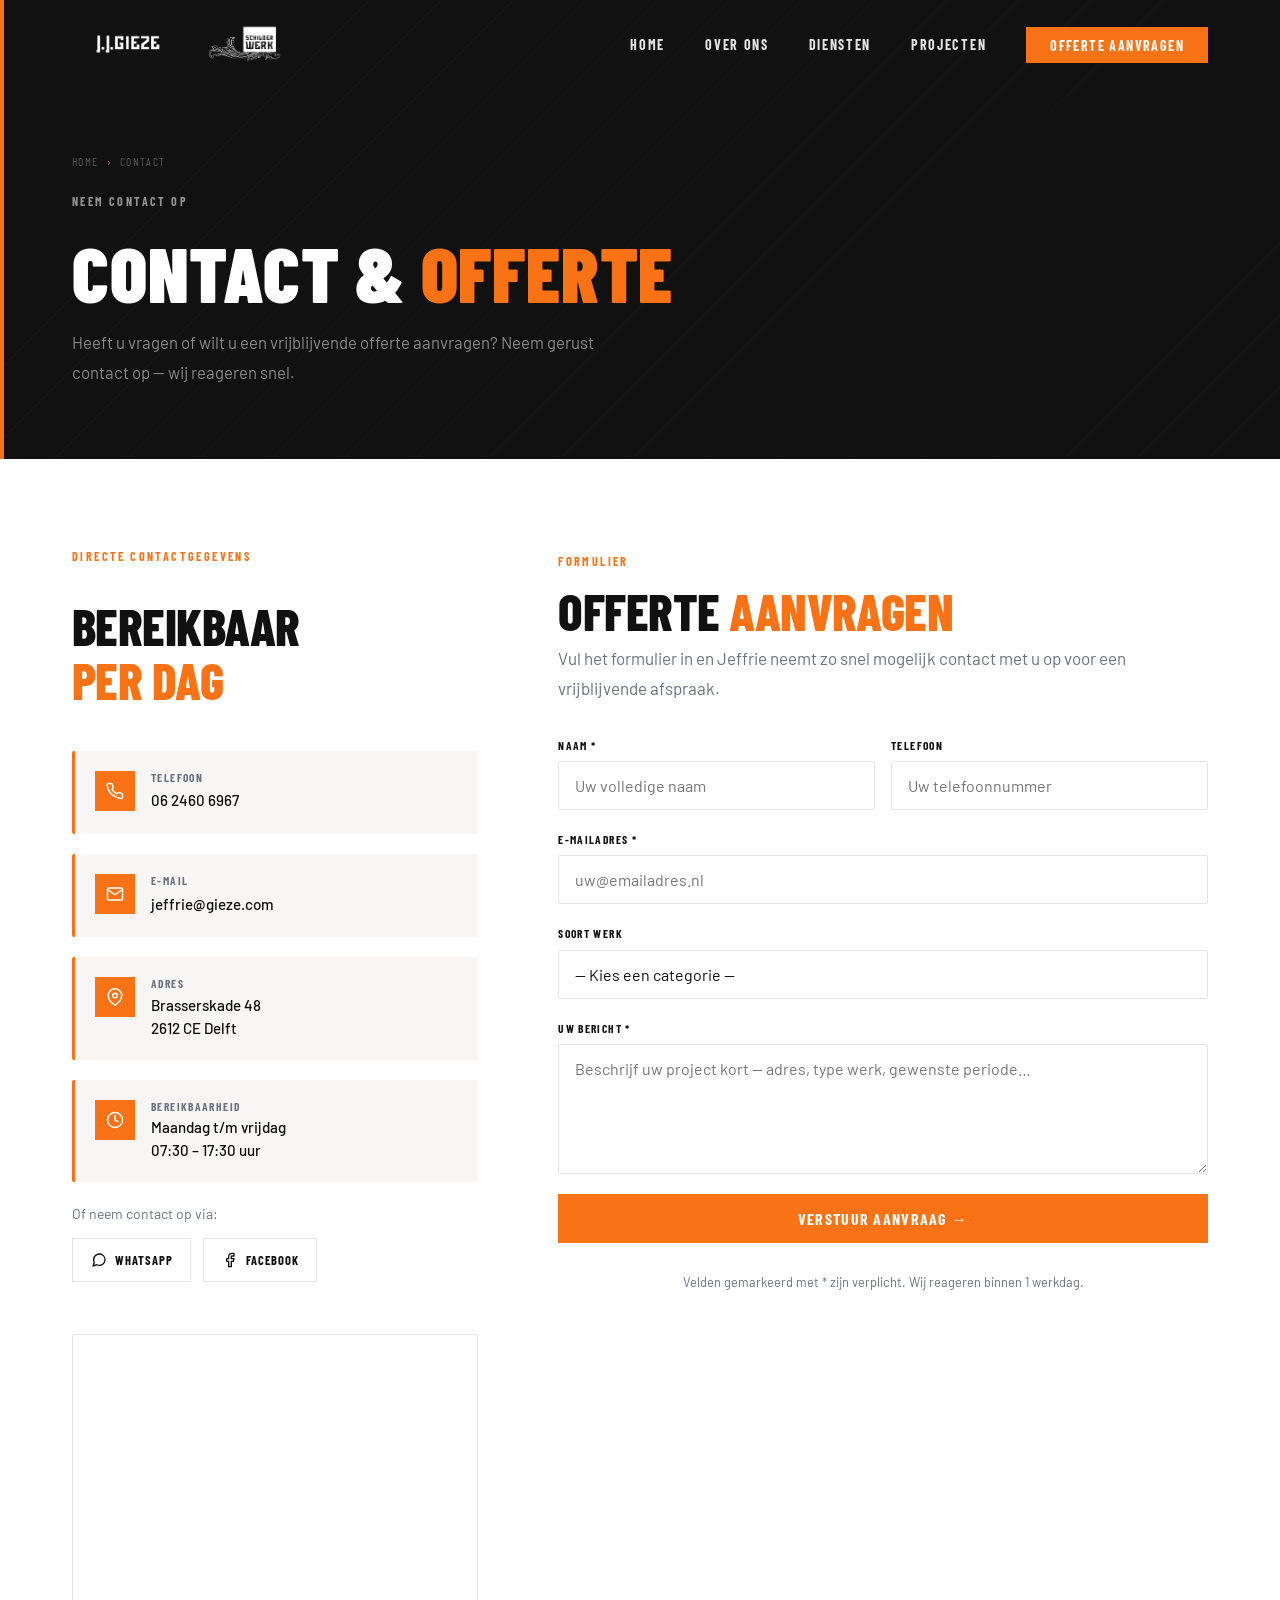
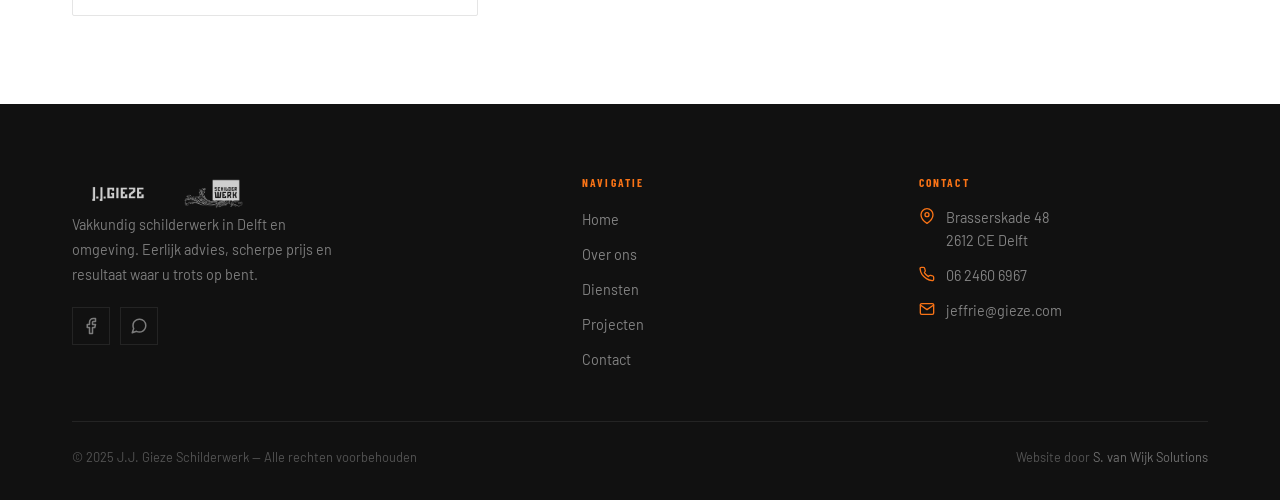
==== contact.html @ 60a07b75 "Add files via upload" ====
<!DOCTYPE html>
<html lang="nl">
<head>
  <meta charset="UTF-8">
  <meta name="viewport" content="width=device-width, initial-scale=1.0">
  <title>Contact &amp; Offerte aanvragen | J.J. Gieze Schilderwerk Delft</title>
  <meta name="description" content="Neem contact op met J.J. Gieze Schilderwerk in Delft. Bel 06 2460 6967, stuur een e-mail of vraag direct een vrijblijvende offerte aan via het formulier.">
  <meta name="robots" content="index, follow">
  <link rel="canonical" href="https://jjgiezeschilderwerk.nl/contact.html">

  <!-- Open Graph -->
  <meta property="og:title" content="Contact &amp; Offerte aanvragen | J.J. Gieze Schilderwerk Delft">
  <meta property="og:description" content="Neem contact op met J.J. Gieze Schilderwerk. Bel 06 2460 6967 of vraag een vrijblijvende offerte aan.">
  <meta property="og:image" content="https://jjgiezeschilderwerk.nl/assets/images/og-image.webp">
  <meta property="og:url" content="https://jjgiezeschilderwerk.nl/contact.html">
  <meta property="og:type" content="website">
  <meta property="og:locale" content="nl_NL">

  <link rel="stylesheet" href="style.css">
  <link rel="icon" href="favicon.ico">
</head>
<body>

  <!-- ========== HEADER ========== -->
  <div id="header-placeholder"></div>

  <!-- ========== PAGE HERO ========== -->
  <section class="page-hero" aria-label="Contact pagina header">
    <div class="page-hero-accent" aria-hidden="true"></div>
    <div class="container">
      <nav class="breadcrumb" aria-label="Kruimelpad">
        <a href="index.html">Home</a>
        <span class="sep" aria-hidden="true">›</span>
        <span aria-current="page">Contact</span>
      </nav>
      <span class="label label--white">Neem contact op</span>
      <h1>Contact &amp; <span>Offerte</span></h1>
      <p>Heeft u vragen of wilt u een vrijblijvende offerte aanvragen? Neem gerust contact op — wij reageren snel.</p>
    </div>
  </section>

  <!-- ========== CONTACT SECTIE ========== -->
  <section class="section" aria-labelledby="contact-heading">
    <div class="container">
      <div class="contact-grid">

        <!-- Linker kolom: contactinfo -->
        <div class="contact-info fade-up">
          <span class="label">Directe contactgegevens</span>
          <h2 id="contact-heading" style="margin-bottom:1.5rem;">Bereikbaar<br><span style="color:var(--accent)">per dag</span></h2>

          <!-- Telefoon -->
          <div class="contact-card">
            <div class="contact-card-icon" aria-hidden="true">
              <svg width="18" height="18" viewBox="0 0 24 24" fill="none" stroke="currentColor" stroke-width="2" stroke-linecap="round" stroke-linejoin="round"><path d="M22 16.92v3a2 2 0 0 1-2.18 2 19.79 19.79 0 0 1-8.63-3.07A19.5 19.5 0 0 1 4.69 13a19.79 19.79 0 0 1-3.07-8.67A2 2 0 0 1 3.62 2h3a2 2 0 0 1 2 1.72c.127.96.361 1.903.7 2.81a2 2 0 0 1-.45 2.11L8.09 9.91a16 16 0 0 0 6 6l1.27-1.27a2 2 0 0 1 2.11-.45c.907.339 1.85.573 2.81.7A2 2 0 0 1 22 16.92z"/></svg>
            </div>
            <div>
              <h4>Telefoon</h4>
              <a href="tel:+31624606967">06 2460 6967</a>
            </div>
          </div>

          <!-- E-mail -->
          <div class="contact-card">
            <div class="contact-card-icon" aria-hidden="true">
              <svg width="18" height="18" viewBox="0 0 24 24" fill="none" stroke="currentColor" stroke-width="2" stroke-linecap="round" stroke-linejoin="round"><path d="M4 4h16c1.1 0 2 .9 2 2v12c0 1.1-.9 2-2 2H4c-1.1 0-2-.9-2-2V6c0-1.1.9-2 2-2z"/><polyline points="22,6 12,13 2,6"/></svg>
            </div>
            <div>
              <h4>E-mail</h4>
              <a href="mailto:jeffrie@gieze.com">jeffrie@gieze.com</a>
            </div>
          </div>

          <!-- Adres -->
          <div class="contact-card">
            <div class="contact-card-icon" aria-hidden="true">
              <svg width="18" height="18" viewBox="0 0 24 24" fill="none" stroke="currentColor" stroke-width="2" stroke-linecap="round" stroke-linejoin="round"><path d="M21 10c0 7-9 13-9 13s-9-6-9-13a9 9 0 0 1 18 0z"/><circle cx="12" cy="10" r="3"/></svg>
            </div>
            <div>
              <h4>Adres</h4>
              <p>Brasserskade 48<br>2612 CE Delft</p>
            </div>
          </div>

          <!-- Openingstijden -->
          <div class="contact-card">
            <div class="contact-card-icon" aria-hidden="true">
              <svg width="18" height="18" viewBox="0 0 24 24" fill="none" stroke="currentColor" stroke-width="2" stroke-linecap="round" stroke-linejoin="round"><circle cx="12" cy="12" r="10"/><polyline points="12 6 12 12 16 14"/></svg>
            </div>
            <div>
              <h4>Bereikbaarheid</h4>
              <p>Maandag t/m vrijdag<br>07:30 – 17:30 uur</p>
            </div>
          </div>

          <!-- Social knoppen -->
          <div>
            <p style="font-size:0.875rem;margin-bottom:0.75rem;color:var(--text-muted);">Of neem contact op via:</p>
            <div class="social-btns">
              <a
                href="https://api.whatsapp.com/send/?phone=31624606967&text=Hallo+ik+heb+een+vraag+over+schilderwerk.&type=phone_number&app_absent=0"
                class="social-btn"
                target="_blank"
                rel="noopener noreferrer"
                aria-label="WhatsApp J.J. Gieze Schilderwerk"
              >
                <svg width="16" height="16" viewBox="0 0 24 24" fill="none" stroke="currentColor" stroke-width="2" stroke-linecap="round" stroke-linejoin="round" aria-hidden="true"><path d="M21 11.5a8.38 8.38 0 0 1-.9 3.8 8.5 8.5 0 0 1-7.6 4.7 8.38 8.38 0 0 1-3.8-.9L3 21l1.9-5.7a8.38 8.38 0 0 1-.9-3.8 8.5 8.5 0 0 1 4.7-7.6 8.38 8.38 0 0 1 3.8-.9h.5a8.48 8.48 0 0 1 8 8v.5z"/></svg>
                WhatsApp
              </a>
              <a
                href="https://www.facebook.com/people/Schildersbedrijf-JJ-Gieze-Schilderwerk/100063960887792/#"
                class="social-btn"
                target="_blank"
                rel="noopener noreferrer"
                aria-label="Facebook J.J. Gieze Schilderwerk"
              >
                <svg width="16" height="16" viewBox="0 0 24 24" fill="none" stroke="currentColor" stroke-width="2" stroke-linecap="round" stroke-linejoin="round" aria-hidden="true"><path d="M18 2h-3a5 5 0 0 0-5 5v3H7v4h3v8h4v-8h3l1-4h-4V7a1 1 0 0 1 1-1h3z"/></svg>
                Facebook
              </a>
            </div>
          </div>

          <!-- Google Maps -->
          <div class="map-wrap">
            <iframe
              title="Locatie J.J. Gieze Schilderwerk — Brasserskade 48, Delft"
              src="https://www.google.com/maps/embed?pb=!1m18!1m12!1m3!1d2452.469624783985!2d4.351968315820313!3d52.00518797971687!2m3!1f0!2f0!3f0!3m2!1i1024!2i768!4f13.1!3m3!1m2!1s0x47c5b5b3c5b3b3b3%3A0x3b3b3b3b3b3b3b3b!2sBrasserskade%2048%2C%202612%20CE%20Delft!5e0!3m2!1snl!2snl!4v1620000000000!5m2!1snl!2snl"
              width="100%"
              height="280"
              style="display:block;border:0;border-radius:var(--radius-md);"
              allowfullscreen=""
              loading="lazy"
              referrerpolicy="no-referrer-when-downgrade"
            ></iframe>
          </div>

        </div>

        <!-- Rechter kolom: formulier -->
        <div class="fade-up">
          <span class="label">Formulier</span>
          <h2 style="margin-bottom:0.4rem;">Offerte <span style="color:var(--accent)">Aanvragen</span></h2>
          <p style="margin-bottom:2rem;">Vul het formulier in en Jeffrie neemt zo snel mogelijk contact met u op voor een vrijblijvende afspraak.</p>

          <div id="form-success" class="form-success" role="alert" tabindex="-1">
            ✅ Uw bericht is verstuurd! Jeffrie neemt zo snel mogelijk contact met u op.
          </div>

          <form
            id="contact-form"
            class="contact-form"
            action="https://formspree.io/f/VERVANG_MET_JOUW_FORMSPREE_ID"
            method="POST"
            novalidate
            aria-label="Offerte aanvraag formulier"
          >
            <input type="hidden" name="_subject" value="Nieuw bericht via website J.J. Gieze Schilderwerk">
            <input type="hidden" name="_language" value="nl">

            <div class="form-row">
              <div class="form-group">
                <label for="naam">Naam <span aria-hidden="true">*</span></label>
                <input
                  type="text"
                  id="naam"
                  name="naam"
                  placeholder="Uw volledige naam"
                  required
                  autocomplete="name"
                >
              </div>
              <div class="form-group">
                <label for="telefoon">Telefoon</label>
                <input
                  type="tel"
                  id="telefoon"
                  name="telefoon"
                  placeholder="Uw telefoonnummer"
                  autocomplete="tel"
                >
              </div>
            </div>

            <div class="form-group">
              <label for="email">E-mailadres <span aria-hidden="true">*</span></label>
              <input
                type="email"
                id="email"
                name="email"
                placeholder="uw@emailadres.nl"
                required
                autocomplete="email"
              >
            </div>

            <div class="form-group">
              <label for="onderwerp">Soort werk</label>
              <select id="onderwerp" name="onderwerp">
                <option value="">— Kies een categorie —</option>
                <option value="Buitenschilderwerk">Buitenschilderwerk</option>
                <option value="Binnenschilderwerk">Binnenschilderwerk</option>
                <option value="Renovatie">Renovatieschilderwerk</option>
                <option value="Veranda / bijgebouwen">Veranda / bijgebouwen</option>
                <option value="Anders">Anders / combinatie</option>
              </select>
            </div>

            <div class="form-group">
              <label for="bericht">Uw bericht <span aria-hidden="true">*</span></label>
              <textarea
                id="bericht"
                name="bericht"
                placeholder="Beschrijf uw project kort — adres, type werk, gewenste periode…"
                required
              ></textarea>
            </div>

            <button type="submit" class="btn btn--primary" style="width:100%;justify-content:center;">
              Verstuur aanvraag →
            </button>

            <p style="font-size:0.8rem;color:var(--text-muted);margin-top:0.5rem;text-align:center;">
              Velden gemarkeerd met * zijn verplicht. Wij reageren binnen 1 werkdag.
            </p>
          </form>
        </div>

      </div>
    </div>
  </section>

  <!-- ========== FOOTER ========== -->
  <div id="footer-placeholder"></div>

  <script src="js/script.js"></script>
</body>
</html>
---- style.css ----
/* ================================================================
   J.J. Gieze Schilderwerk — style.css
   Stijl D: Krachtig & Zakelijk | Oranje (#F97316) + Zwart (#111)
   Fonts: Barlow Condensed (display) + Barlow (body)
   ================================================================ */

@import url('https://fonts.googleapis.com/css2?family=Barlow+Condensed:wght@400;600;700;800;900&family=Barlow:wght@300;400;500;600&display=swap');

/* ================================================================
   CSS CUSTOM PROPERTIES
   ================================================================ */
:root {
  --primary:       #0D0D0D;
  --accent:        #F97316;
  --accent-dark:   #EA6C0A;
  --accent-light:  #FFF7F0;
  --bg:            #FFFFFF;
  --bg-soft:       #F7F6F4;
  --bg-dark:       #111111;
  --bg-dark-soft:  #1A1A1A;
  --text:          #111111;
  --text-muted:    #6B7280;
  --text-light:    #F5F5F5;
  --border:        #E5E5E5;
  --border-dark:   rgba(255,255,255,0.08);

  --radius-sm:     0px;
  --radius-md:     2px;
  --radius-lg:     4px;

  --font-display:  'Barlow Condensed', sans-serif;
  --font-body:     'Barlow', sans-serif;

  --shadow-sm:     0 1px 8px rgba(0,0,0,0.06);
  --shadow-md:     0 4px 32px rgba(0,0,0,0.10);
  --shadow-lg:     0 8px 48px rgba(0,0,0,0.14);

  --transition:    0.22s ease;
  --max-w:         1200px;
}

/* ================================================================
   RESET & BASE
   ================================================================ */
*, *::before, *::after {
  box-sizing: border-box;
  margin: 0;
  padding: 0;
}

html {
  scroll-behavior: smooth;
  font-size: 16px;
  -webkit-text-size-adjust: 100%;
}

body {
  font-family: var(--font-body);
  color: var(--text);
  background: var(--bg);
  line-height: 1.65;
  overflow-x: hidden;
}

img {
  display: block;
  max-width: 100%;
  height: auto;
}

a {
  color: inherit;
  text-decoration: none;
}

ul {
  list-style: none;
}

button {
  cursor: pointer;
  border: none;
  background: none;
  font-family: inherit;
}

/* ================================================================
   TYPOGRAFIE
   ================================================================ */
h1, h2, h3, h4 {
  font-family: var(--font-display);
  font-weight: 700;
  line-height: 1.05;
  letter-spacing: -0.01em;
}

h1 {
  font-size: clamp(2.8rem, 6vw, 5.2rem);
  font-weight: 900;
  text-transform: uppercase;
  letter-spacing: 0.01em;
}

h2 {
  font-size: clamp(2rem, 4vw, 3.2rem);
  font-weight: 800;
  text-transform: uppercase;
}

h3 {
  font-size: clamp(1.3rem, 2.5vw, 1.8rem);
  font-weight: 700;
  text-transform: uppercase;
}

h4 {
  font-size: 1.1rem;
  font-weight: 700;
  text-transform: uppercase;
  letter-spacing: 0.04em;
}

p {
  font-size: 1.0625rem;
  line-height: 1.75;
  color: var(--text-muted);
}

/* ================================================================
   LAYOUT
   ================================================================ */
.container {
  max-width: var(--max-w);
  margin: 0 auto;
  padding: 0 2rem;
}

.section {
  padding: 5.5rem 0;
}

.section--dark {
  background: var(--bg-dark);
}

.section--soft {
  background: var(--bg-soft);
}

/* ================================================================
   KNOPPEN
   ================================================================ */
.btn {
  display: inline-flex;
  align-items: center;
  gap: 0.5rem;
  padding: 0.9rem 2.2rem;
  font-family: var(--font-display);
  font-size: 1rem;
  font-weight: 700;
  letter-spacing: 0.08em;
  text-transform: uppercase;
  border-radius: var(--radius-sm);
  transition: background var(--transition), color var(--transition), transform var(--transition), border-color var(--transition);
  white-space: nowrap;
}

.btn--primary {
  background: var(--accent);
  color: #fff;
}
.btn--primary:hover {
  background: var(--accent-dark);
  transform: translateY(-2px);
}

.btn--outline {
  border: 2px solid var(--text);
  color: var(--text);
  background: transparent;
}
.btn--outline:hover {
  background: var(--text);
  color: #fff;
}

.btn--outline-white {
  border: 2px solid rgba(255,255,255,0.5);
  color: #fff;
  background: transparent;
}
.btn--outline-white:hover {
  background: #fff;
  color: var(--text);
}

/* ================================================================
   LABEL & DIVIDER
   ================================================================ */
.label {
  display: inline-block;
  font-family: var(--font-display);
  font-size: 0.75rem;
  font-weight: 700;
  letter-spacing: 0.2em;
  text-transform: uppercase;
  color: var(--accent);
  margin-bottom: 0.75rem;
}

.label--white {
  color: rgba(255,255,255,0.55);
}

.divider {
  width: 3rem;
  height: 3px;
  background: var(--accent);
  margin: 0.75rem 0 1.5rem;
}

/* ================================================================
   HEADER
   ================================================================ */
#header-placeholder header,
header {
  position: fixed;
  top: 0;
  left: 0;
  right: 0;
  z-index: 1000;
  padding: 1.4rem 0;
  transition: background 0.3s ease, box-shadow 0.3s ease, padding 0.3s ease;
}

#header-placeholder header.scrolled,
header.scrolled {
  background: rgba(255,255,255,0.97);
  backdrop-filter: blur(12px);
  -webkit-backdrop-filter: blur(12px);
  box-shadow: 0 1px 0 var(--border);
  padding: 0.9rem 0;
}

.header-inner {
  display: flex;
  align-items: center;
  justify-content: space-between;
  max-width: var(--max-w);
  margin: 0 auto;
  padding: 0 2rem;
}

/* Logo */
.logo img {
  height: 44px;
  width: auto;
  filter: brightness(0) invert(1);
  transition: filter 0.3s ease;
}

header.scrolled .logo img {
  filter: none;
}

/* Desktop nav links */
.nav-links {
  display: flex;
  align-items: center;
  gap: 2.5rem;
}

.nav-links a {
  font-family: var(--font-display);
  font-size: 0.875rem;
  font-weight: 700;
  letter-spacing: 0.12em;
  text-transform: uppercase;
  color: rgba(255,255,255,0.88);
  transition: color var(--transition);
  position: relative;
}

.nav-links a::after {
  content: '';
  position: absolute;
  bottom: -4px;
  left: 0;
  width: 0;
  height: 2px;
  background: var(--accent);
  transition: width var(--transition);
}

.nav-links a:hover::after,
.nav-links a.active::after {
  width: 100%;
}

.nav-links a:hover,
.nav-links a.active {
  color: var(--accent);
}

header.scrolled .nav-links a {
  color: var(--text);
}

header.scrolled .nav-links a:hover {
  color: var(--accent);
}

.nav-cta {
  font-family: var(--font-display) !important;
  font-size: 0.875rem !important;
  font-weight: 700 !important;
  letter-spacing: 0.1em !important;
  text-transform: uppercase !important;
  background: var(--accent) !important;
  color: #fff !important;
  padding: 0.6rem 1.5rem !important;
  border-radius: var(--radius-sm) !important;
  transition: background var(--transition) !important;
}

.nav-cta::after {
  display: none !important;
}

.nav-cta:hover {
  background: var(--accent-dark) !important;
  color: #fff !important;
}

/* Hamburger knop */
.hamburger {
  display: none;
  flex-direction: column;
  gap: 5px;
  padding: 6px;
  cursor: pointer;
  background: none;
  border: none;
}

.hamburger span {
  display: block;
  width: 24px;
  height: 2px;
  background: #fff;
  transition: var(--transition);
}

header.scrolled .hamburger span {
  background: var(--text);
}

.hamburger.active span:nth-child(1) {
  transform: rotate(45deg) translate(5px, 5px);
}

.hamburger.active span:nth-child(2) {
  opacity: 0;
}

.hamburger.active span:nth-child(3) {
  transform: rotate(-45deg) translate(5px, -5px);
}

/* Mobiele navigatie overlay */
.mobile-nav {
  display: none;
  position: fixed;
  inset: 0;
  background: var(--bg-dark);
  z-index: 999;
  padding: 6rem 2rem 3rem;
  flex-direction: column;
  gap: 0;
  overflow-y: auto;
}

.mobile-nav.open {
  display: flex;
}

.mobile-nav a {
  display: block;
  font-family: var(--font-display);
  font-size: 2.2rem;
  font-weight: 800;
  text-transform: uppercase;
  color: #fff;
  padding: 1rem 0;
  border-bottom: 1px solid rgba(255,255,255,0.07);
  letter-spacing: 0.04em;
  transition: color var(--transition);
}

.mobile-nav a:hover {
  color: var(--accent);
}

.mobile-nav .nav-cta {
  margin-top: 2rem;
  display: inline-block;
  text-align: center;
  background: var(--accent) !important;
  color: #fff !important;
  padding: 1rem 2rem !important;
  border-radius: var(--radius-sm);
  border-bottom: none;
}

/* ================================================================
   FOOTER
   ================================================================ */
#footer-placeholder footer,
footer {
  background: var(--bg-dark);
  color: var(--text-light);
  padding: 4.5rem 0 2rem;
}

.footer-grid {
  display: grid;
  grid-template-columns: 1.6fr 1fr 1fr;
  gap: 3rem;
  margin-bottom: 3rem;
}

.footer-brand .logo-footer {
  margin-bottom: 1.25rem;
}

.footer-brand .logo-footer img {
  height: 36px;
  width: auto;
  filter: brightness(0) invert(1);
  opacity: 0.8;
}

.footer-brand p {
  color: rgba(255,255,255,0.45);
  font-size: 0.9rem;
  line-height: 1.75;
  max-width: 280px;
}

.footer-social {
  display: flex;
  gap: 0.6rem;
  margin-top: 1.25rem;
}

.footer-social a {
  display: flex;
  align-items: center;
  justify-content: center;
  width: 38px;
  height: 38px;
  border: 1px solid var(--border-dark);
  border-radius: var(--radius-sm);
  color: rgba(255,255,255,0.45);
  transition: var(--transition);
}

.footer-social a:hover {
  border-color: var(--accent);
  color: var(--accent);
}

.footer-col h4 {
  font-family: var(--font-display);
  font-size: 0.72rem;
  font-weight: 700;
  letter-spacing: 0.18em;
  text-transform: uppercase;
  color: var(--accent);
  margin-bottom: 1.1rem;
}

.footer-col ul {
  display: flex;
  flex-direction: column;
  gap: 0.55rem;
}

.footer-col ul a {
  color: rgba(255,255,255,0.48);
  font-size: 0.9rem;
  transition: color var(--transition);
}

.footer-col ul a:hover {
  color: #fff;
}

.footer-col .contact-item {
  display: flex;
  align-items: flex-start;
  gap: 0.65rem;
  color: rgba(255,255,255,0.48);
  font-size: 0.9rem;
  margin-bottom: 0.7rem;
}

.footer-col .contact-item svg {
  flex-shrink: 0;
  margin-top: 2px;
  color: var(--accent);
}

.footer-col .contact-item a {
  color: rgba(255,255,255,0.48);
  transition: color var(--transition);
}

.footer-col .contact-item a:hover {
  color: #fff;
}

.footer-bottom {
  border-top: 1px solid var(--border-dark);
  padding-top: 1.5rem;
  display: flex;
  justify-content: space-between;
  align-items: center;
  flex-wrap: wrap;
  gap: 0.5rem;
}

.footer-bottom p {
  color: rgba(255,255,255,0.28);
  font-size: 0.8rem;
}

/* ================================================================
   HERO (homepage)
   ================================================================ */
.hero {
  position: relative;
  min-height: 100vh;
  display: flex;
  align-items: center;
  overflow: hidden;
  background: var(--bg-dark);
}

.hero-bg {
  position: absolute;
  inset: 0;
  background: linear-gradient(140deg, #0d0d0d 0%, #1c1c1c 55%, #111111 100%);
}

.hero-pattern {
  position: absolute;
  inset: 0;
  background-image: repeating-linear-gradient(
    -45deg,
    transparent,
    transparent 50px,
    rgba(249,115,22,0.025) 50px,
    rgba(249,115,22,0.025) 51px
  );
}

.hero-accent-bar {
  position: absolute;
  top: 0;
  left: 0;
  width: 4px;
  height: 100%;
  background: var(--accent);
  z-index: 1;
}

.hero-content {
  position: relative;
  z-index: 2;
  max-width: var(--max-w);
  margin: 0 auto;
  padding: 9rem 2rem 5rem;
  display: grid;
  grid-template-columns: 1fr 420px;
  gap: 5rem;
  align-items: center;
  width: 100%;
}

.hero-text .label {
  font-size: 0.78rem;
}

.hero-text h1 {
  color: #fff;
  margin: 0.5rem 0 1.5rem;
  line-height: 0.95;
}

.hero-text h1 span {
  color: var(--accent);
}

.hero-text .hero-sub {
  font-size: 1.1rem;
  color: rgba(255,255,255,0.55);
  max-width: 480px;
  margin-bottom: 2.5rem;
  line-height: 1.75;
}

.hero-actions {
  display: flex;
  gap: 1rem;
  flex-wrap: wrap;
  align-items: center;
}

/* Hero portretfoto */
.hero-image {
  position: relative;
  display: flex;
  justify-content: center;
  align-items: center;
}

.hero-img-wrap {
  position: relative;
  width: 280px;
  height: 280px;
}

.hero-img-wrap img {
  width: 100%;
  height: 100%;
  object-fit: cover;
  border-radius: 50%;
  display: block;
}

.hero-img-ring {
  position: absolute;
  inset: -12px;
  border-radius: 50%;
  border: 2px solid rgba(249,115,22,0.35);
  animation: pulse-ring 3s ease-in-out infinite;
}

.hero-img-ring-2 {
  position: absolute;
  inset: -24px;
  border-radius: 50%;
  border: 1px solid rgba(249,115,22,0.15);
  animation: pulse-ring 3s ease-in-out infinite 0.6s;
}

@keyframes pulse-ring {
  0%, 100% { transform: scale(1); opacity: 1; }
  50%       { transform: scale(1.025); opacity: 0.6; }
}

.hero-badge {
  position: absolute;
  bottom: -1.5rem;
  left: -2.5rem;
  background: var(--accent);
  color: #fff;
  padding: 1rem 1.25rem;
  border-radius: var(--radius-md);
  text-align: left;
  box-shadow: 0 4px 20px rgba(249,115,22,0.35);
}

.hero-badge .badge-num {
  display: block;
  font-family: var(--font-display);
  font-size: 2rem;
  font-weight: 900;
  line-height: 1;
}

.hero-badge .badge-label {
  font-size: 0.72rem;
  letter-spacing: 0.08em;
  text-transform: uppercase;
  opacity: 0.88;
}

/* Scroll-indicator */
.hero-scroll {
  position: absolute;
  bottom: 2.5rem;
  left: 50%;
  transform: translateX(-50%);
  display: flex;
  flex-direction: column;
  align-items: center;
  gap: 0.4rem;
  color: rgba(255,255,255,0.25);
  font-family: var(--font-display);
  font-size: 0.65rem;
  letter-spacing: 0.18em;
  text-transform: uppercase;
  z-index: 2;
}

.hero-scroll-line {
  width: 1px;
  height: 36px;
  background: linear-gradient(to bottom, var(--accent), transparent);
  animation: scroll-anim 1.6s ease-in-out infinite;
}

@keyframes scroll-anim {
  0%   { transform: scaleY(0); transform-origin: top; opacity: 1; }
  45%  { transform: scaleY(1); transform-origin: top; opacity: 1; }
  55%  { transform: scaleY(1); transform-origin: bottom; opacity: 1; }
  100% { transform: scaleY(0); transform-origin: bottom; opacity: 0; }
}

/* ================================================================
   WERKGEBIED STRIP
   ================================================================ */
.werkgebied {
  background: var(--bg-soft);
  border-top: 1px solid var(--border);
  border-bottom: 1px solid var(--border);
  padding: 1.5rem 0;
}

.werkgebied-inner {
  display: flex;
  align-items: center;
  gap: 1.5rem;
  flex-wrap: wrap;
}

.werkgebied-label {
  font-family: var(--font-display);
  font-size: 0.72rem;
  font-weight: 700;
  letter-spacing: 0.18em;
  text-transform: uppercase;
  color: var(--accent);
  white-space: nowrap;
  flex-shrink: 0;
}

.werkgebied-sep {
  width: 1px;
  height: 18px;
  background: var(--border);
  flex-shrink: 0;
}

.werkgebied-list {
  display: flex;
  flex-wrap: wrap;
  gap: 0.4rem 1.5rem;
}

.werkgebied-list span {
  font-family: var(--font-display);
  font-size: 0.875rem;
  font-weight: 600;
  letter-spacing: 0.06em;
  text-transform: uppercase;
  color: var(--text-muted);
}

/* ================================================================
   DIENSTEN OVERZICHT (homepage)
   ================================================================ */
.diensten-grid {
  display: grid;
  grid-template-columns: repeat(4, 1fr);
  gap: 1.5rem;
  margin-top: 3rem;
}

.dienst-card {
  background: var(--bg);
  border: 1px solid var(--border);
  border-radius: var(--radius-md);
  padding: 2rem 1.5rem;
  transition: transform var(--transition), box-shadow var(--transition);
  position: relative;
  overflow: hidden;
}

.dienst-card::after {
  content: '';
  position: absolute;
  bottom: 0;
  left: 0;
  right: 0;
  height: 3px;
  background: var(--accent);
  transform: scaleX(0);
  transition: transform var(--transition);
}

.dienst-card:hover {
  transform: translateY(-5px);
  box-shadow: var(--shadow-md);
}

.dienst-card:hover::after {
  transform: scaleX(1);
}

.dienst-icon {
  width: 64px;
  height: 64px;
  border-radius: var(--radius-md);
  overflow: hidden;
  margin-bottom: 1.25rem;
  background: var(--bg-soft);
}

.dienst-icon img {
  width: 100%;
  height: 100%;
  object-fit: cover;
}

.dienst-card h3 {
  font-size: 1.15rem;
  margin-bottom: 0.6rem;
  color: var(--text);
}

.dienst-card p {
  font-size: 0.9rem;
  margin-bottom: 1.25rem;
  line-height: 1.65;
}

.dienst-card .btn-ghost {
  font-family: var(--font-display);
  font-size: 0.8rem;
  font-weight: 700;
  letter-spacing: 0.1em;
  text-transform: uppercase;
  color: var(--accent);
  transition: color var(--transition);
}

.dienst-card .btn-ghost:hover {
  color: var(--accent-dark);
}

/* ================================================================
   OVER ONS SNIPPET (homepage)
   ================================================================ */
.over-snippet {
  display: grid;
  grid-template-columns: 1fr 1fr;
  gap: 5rem;
  align-items: center;
}

.over-img-wrap {
  position: relative;
}

.over-img-main {
  width: 100%;
  aspect-ratio: 1 / 1;
  object-fit: cover;
  border-radius: var(--radius-lg);
  display: block;
}

.over-img-badge {
  position: absolute;
  bottom: -1.5rem;
  right: -1.5rem;
  background: var(--accent);
  color: #fff;
  padding: 1.25rem 1.5rem;
  border-radius: var(--radius-md);
  text-align: center;
  box-shadow: 0 4px 20px rgba(249,115,22,0.3);
}

.over-img-badge .badge-num {
  display: block;
  font-family: var(--font-display);
  font-size: 2.5rem;
  font-weight: 900;
  line-height: 1;
}

.over-img-badge .badge-label {
  font-size: 0.72rem;
  letter-spacing: 0.08em;
  text-transform: uppercase;
  opacity: 0.9;
}

.values {
  display: flex;
  flex-direction: column;
  gap: 1.1rem;
  margin: 1.75rem 0 2.25rem;
}

.value-item {
  display: flex;
  align-items: flex-start;
  gap: 1rem;
}

.value-dot {
  width: 8px;
  height: 8px;
  border-radius: 50%;
  background: var(--accent);
  margin-top: 0.55rem;
  flex-shrink: 0;
}

.value-item h4 {
  font-size: 0.95rem;
  margin-bottom: 0.2rem;
  color: var(--text);
}

.value-item p {
  font-size: 0.88rem;
  margin: 0;
  line-height: 1.6;
}

/* ================================================================
   CTA BANNER
   ================================================================ */
.cta-banner {
  background: var(--accent);
  padding: 4.5rem 0;
}

.cta-inner {
  display: flex;
  justify-content: space-between;
  align-items: center;
  gap: 2rem;
  flex-wrap: wrap;
}

.cta-inner h2 {
  color: #fff;
  font-size: clamp(1.8rem, 3vw, 2.6rem);
}

.cta-inner p {
  color: rgba(255,255,255,0.78);
  margin-top: 0.4rem;
  font-size: 1rem;
}

.cta-actions {
  display: flex;
  gap: 1rem;
  flex-wrap: wrap;
  flex-shrink: 0;
}

/* ================================================================
   PAGE HERO (inner pagina's)
   ================================================================ */
.page-hero {
  background: var(--bg-dark);
  padding: 9.5rem 0 4.5rem;
  position: relative;
  overflow: hidden;
}

.page-hero::before {
  content: '';
  position: absolute;
  inset: 0;
  background-image: repeating-linear-gradient(
    -45deg,
    transparent,
    transparent 50px,
    rgba(249,115,22,0.025) 50px,
    rgba(249,115,22,0.025) 51px
  );
}

.page-hero-accent {
  position: absolute;
  top: 0;
  left: 0;
  width: 4px;
  height: 100%;
  background: var(--accent);
}

.page-hero .container {
  position: relative;
  z-index: 1;
}

.page-hero h1 {
  color: #fff;
  margin-top: 0.5rem;
}

.page-hero h1 span {
  color: var(--accent);
}

.page-hero p {
  color: rgba(255,255,255,0.5);
  max-width: 540px;
  margin-top: 1rem;
  font-size: 1.05rem;
}

.breadcrumb {
  display: flex;
  align-items: center;
  gap: 0.5rem;
  margin-bottom: 1rem;
  font-family: var(--font-display);
  font-size: 0.72rem;
  letter-spacing: 0.12em;
  text-transform: uppercase;
  color: rgba(255,255,255,0.3);
}

.breadcrumb a {
  color: rgba(255,255,255,0.3);
  transition: color var(--transition);
}

.breadcrumb a:hover {
  color: var(--accent);
}

.breadcrumb .sep {
  color: var(--accent);
}

/* ================================================================
   OVER ONS PAGINA
   ================================================================ */
.bio-grid {
  display: grid;
  grid-template-columns: 1fr 1.6fr;
  gap: 5rem;
  align-items: start;
}

.bio-img-wrap {
  position: sticky;
  top: 7rem;
}

.bio-img {
  width: 100%;
  aspect-ratio: 1 / 1;
  object-fit: cover;
  border-radius: var(--radius-lg);
  display: block;
}

.bio-caption {
  margin-top: 1.5rem;
  padding: 1.25rem;
  background: var(--bg-soft);
  border-left: 3px solid var(--accent);
}

.bio-caption strong {
  display: block;
  font-family: var(--font-display);
  font-size: 1.15rem;
  font-weight: 800;
  text-transform: uppercase;
  letter-spacing: 0.04em;
  color: var(--text);
  margin-bottom: 0.2rem;
}

.bio-caption span {
  font-size: 0.875rem;
  color: var(--text-muted);
}

.bio-content h2 {
  margin-bottom: 0.4rem;
}

.bio-content .lead {
  font-size: 1.15rem;
  color: var(--text);
  font-weight: 400;
  line-height: 1.8;
  margin-bottom: 1.5rem;
}

.bio-content p {
  margin-bottom: 1.25rem;
}

/* Timeline */
.timeline {
  margin: 2.5rem 0;
}

.timeline-item {
  display: flex;
  gap: 1.5rem;
  padding-bottom: 2rem;
  position: relative;
}

.timeline-item::before {
  content: '';
  position: absolute;
  left: 19px;
  top: 40px;
  width: 1px;
  height: calc(100% - 40px);
  background: var(--border);
}

.timeline-item:last-child::before {
  display: none;
}

.timeline-dot {
  width: 40px;
  height: 40px;
  border-radius: 50%;
  background: var(--accent);
  display: flex;
  align-items: center;
  justify-content: center;
  flex-shrink: 0;
  font-family: var(--font-display);
  font-size: 0.7rem;
  font-weight: 700;
  color: #fff;
}

.timeline-body h4 {
  font-size: 0.95rem;
  margin-bottom: 0.2rem;
  color: var(--text);
}

.timeline-body p {
  font-size: 0.88rem;
  margin: 0;
}

/* Werkwijze grid */
.werkwijze-grid {
  display: grid;
  grid-template-columns: repeat(3, 1fr);
  gap: 1.5rem;
  margin-top: 2.5rem;
}

.werkwijze-card {
  padding: 2rem;
  background: var(--bg-soft);
  border-radius: var(--radius-md);
  border-top: 3px solid var(--accent);
}

.werkwijze-num {
  font-family: var(--font-display);
  font-size: 3.5rem;
  font-weight: 900;
  color: rgba(249,115,22,0.1);
  line-height: 1;
  margin-bottom: 0.5rem;
}

.werkwijze-card h3 {
  font-size: 1rem;
  margin-bottom: 0.5rem;
  color: var(--text);
}

.werkwijze-card p {
  font-size: 0.875rem;
  line-height: 1.65;
}

/* ================================================================
   DIENSTEN PAGINA
   ================================================================ */
.dienst-block {
  display: grid;
  grid-template-columns: 1fr 1fr;
  gap: 5rem;
  align-items: center;
  padding: 4.5rem 0;
  border-bottom: 1px solid var(--border);
}

.dienst-block:last-child {
  border-bottom: none;
}

.dienst-block-img {
  position: relative;
}

.dienst-block-img img {
  width: 100%;
  aspect-ratio: 1 / 1;
  object-fit: cover;
  border-radius: var(--radius-lg);
  display: block;
}

.dienst-tag {
  position: absolute;
  top: 1.25rem;
  left: 1.25rem;
  background: var(--accent);
  color: #fff;
  padding: 0.3rem 0.85rem;
  border-radius: var(--radius-sm);
  font-family: var(--font-display);
  font-size: 0.72rem;
  font-weight: 700;
  letter-spacing: 0.12em;
  text-transform: uppercase;
}

.dienst-block-text h2 {
  margin-bottom: 0.4rem;
  font-size: clamp(1.8rem, 3vw, 2.6rem);
}

.dienst-block-text .divider {
  margin: 0.75rem 0 1.25rem;
}

.dienst-list {
  margin: 1.5rem 0 2rem;
  display: flex;
  flex-direction: column;
  gap: 0.65rem;
}

.dienst-list li {
  display: flex;
  align-items: center;
  gap: 0.75rem;
  font-size: 0.925rem;
  color: var(--text-muted);
}

.dienst-list li::before {
  content: '';
  width: 6px;
  height: 6px;
  border-radius: 50%;
  background: var(--accent);
  flex-shrink: 0;
}

/* ================================================================
   PROJECTEN PAGINA
   ================================================================ */
.projecten-intro {
  text-align: center;
  max-width: 600px;
  margin: 0 auto 3rem;
}

.projecten-grid {
  display: grid;
  grid-template-columns: repeat(2, 1fr);
  gap: 2rem;
}

.project-card {
  position: relative;
  overflow: hidden;
  border-radius: var(--radius-md);
  aspect-ratio: 4 / 3;
  cursor: pointer;
  background: var(--bg-soft);
}

.project-card img {
  width: 100%;
  height: 100%;
  object-fit: cover;
  transition: transform 0.4s ease;
  display: block;
}

.project-card:hover img {
  transform: scale(1.04);
}

.project-overlay {
  position: absolute;
  inset: 0;
  background: linear-gradient(to top, rgba(0,0,0,0.72) 0%, rgba(0,0,0,0.1) 55%, transparent 100%);
  display: flex;
  align-items: flex-end;
  padding: 1.75rem;
}

.project-info h3 {
  color: #fff;
  font-size: 1.3rem;
  margin-bottom: 0.2rem;
}

.project-info p {
  color: rgba(255,255,255,0.6);
  font-size: 0.875rem;
}

.project-placeholder {
  width: 100%;
  height: 100%;
  display: flex;
  align-items: center;
  justify-content: center;
  background: linear-gradient(135deg, var(--bg-dark-soft), var(--bg-dark));
  flex-direction: column;
  gap: 0.75rem;
}

.project-placeholder svg {
  opacity: 0.2;
  color: #fff;
}

.project-placeholder p {
  color: rgba(255,255,255,0.3);
  font-size: 0.85rem;
  text-align: center;
}

/* Facebook CTA blok */
.facebook-cta {
  text-align: center;
  padding: 3rem;
  background: var(--bg-soft);
  border-radius: var(--radius-md);
  margin-top: 3rem;
  border: 1px solid var(--border);
}

.facebook-cta h3 {
  margin-bottom: 0.5rem;
  font-size: 1.4rem;
}

.facebook-cta p {
  margin-bottom: 1.5rem;
  font-size: 0.95rem;
}

/* ================================================================
   CONTACT PAGINA
   ================================================================ */
.contact-grid {
  display: grid;
  grid-template-columns: 1fr 1.6fr;
  gap: 5rem;
  align-items: start;
}

.contact-info {
  display: flex;
  flex-direction: column;
  gap: 1.25rem;
}

.contact-card {
  display: flex;
  align-items: flex-start;
  gap: 1rem;
  padding: 1.25rem;
  background: var(--bg-soft);
  border-radius: var(--radius-md);
  border-left: 3px solid var(--accent);
}

.contact-card-icon {
  width: 40px;
  height: 40px;
  background: var(--accent);
  border-radius: var(--radius-sm);
  display: flex;
  align-items: center;
  justify-content: center;
  flex-shrink: 0;
  color: #fff;
}

.contact-card h4 {
  font-size: 0.72rem;
  font-weight: 700;
  letter-spacing: 0.12em;
  color: var(--text-muted);
  margin-bottom: 0.3rem;
}

.contact-card a,
.contact-card p {
  font-size: 0.95rem;
  color: var(--text);
  font-weight: 500;
  margin: 0;
  line-height: 1.5;
}

.contact-card a:hover {
  color: var(--accent);
}

.social-btns {
  display: flex;
  gap: 0.75rem;
  flex-wrap: wrap;
}

.social-btn {
  display: flex;
  align-items: center;
  gap: 0.5rem;
  padding: 0.65rem 1.1rem;
  border: 1px solid var(--border);
  border-radius: var(--radius-sm);
  font-family: var(--font-display);
  font-size: 0.78rem;
  font-weight: 700;
  letter-spacing: 0.08em;
  text-transform: uppercase;
  color: var(--text);
  background: transparent;
  transition: var(--transition);
}

.social-btn:hover {
  border-color: var(--accent);
  color: var(--accent);
}

/* Contact formulier */
.contact-form {
  display: flex;
  flex-direction: column;
  gap: 1.25rem;
}

.form-row {
  display: grid;
  grid-template-columns: 1fr 1fr;
  gap: 1rem;
}

.form-group {
  display: flex;
  flex-direction: column;
  gap: 0.4rem;
}

.form-group label {
  font-family: var(--font-display);
  font-size: 0.72rem;
  font-weight: 700;
  letter-spacing: 0.12em;
  text-transform: uppercase;
  color: var(--text);
}

.form-group input,
.form-group textarea,
.form-group select {
  padding: 0.875rem 1rem;
  border: 1px solid var(--border);
  border-radius: var(--radius-md);
  font-family: var(--font-body);
  font-size: 1rem;
  color: var(--text);
  background: var(--bg);
  transition: border-color var(--transition), box-shadow var(--transition);
  outline: none;
  width: 100%;
  appearance: none;
  -webkit-appearance: none;
}

.form-group input:focus,
.form-group textarea:focus,
.form-group select:focus {
  border-color: var(--accent);
  box-shadow: 0 0 0 3px rgba(249,115,22,0.1);
}

.form-group textarea {
  resize: vertical;
  min-height: 130px;
}

.form-success {
  display: none;
  padding: 1rem 1.25rem;
  background: #F0FDF4;
  border: 1px solid #BBF7D0;
  border-radius: var(--radius-md);
  color: #166534;
  font-size: 0.95rem;
  font-weight: 500;
}

.form-success.show {
  display: block;
}

/* Google Maps */
.map-wrap {
  margin-top: 2rem;
  border-radius: var(--radius-md);
  overflow: hidden;
  border: 1px solid var(--border);
}

.map-wrap iframe {
  display: block;
  width: 100%;
  height: 280px;
  border: 0;
}

/* ================================================================
   ANIMATIES
   ================================================================ */
.fade-up {
  opacity: 0;
  transform: translateY(28px);
  transition: opacity 0.65s ease, transform 0.65s ease;
}

.fade-up.visible {
  opacity: 1;
  transform: translateY(0);
}

/* Staggered kinderen */
.fade-up:nth-child(2) { transition-delay: 0.08s; }
.fade-up:nth-child(3) { transition-delay: 0.16s; }
.fade-up:nth-child(4) { transition-delay: 0.24s; }
.fade-up:nth-child(5) { transition-delay: 0.32s; }
.fade-up:nth-child(6) { transition-delay: 0.40s; }

/* ================================================================
   RESPONSIVE — BREAKPOINTS
   ================================================================ */

/* 1200px: 4-koloms grid → 2 kolommen */
@media (max-width: 1200px) {
  .diensten-grid {
    grid-template-columns: repeat(2, 1fr);
  }
}

/* 768px: mobiel */
@media (max-width: 768px) {
  :root {
    --max-w: 100%;
  }

  /* Header */
  .nav-links {
    display: none;
  }

  .hamburger {
    display: flex;
  }

  /* Hero */
  .hero-content {
    grid-template-columns: 1fr;
    padding-top: 7rem;
    gap: 0;
  }

  .hero-image {
    display: none;
  }

  /* Grids */
  .diensten-grid {
    grid-template-columns: 1fr;
  }

  .over-snippet {
    grid-template-columns: 1fr;
    gap: 3rem;
  }

  .over-img-badge {
    bottom: -1rem;
    right: 0;
  }

  /* Over ons pagina */
  .bio-grid {
    grid-template-columns: 1fr;
  }

  .bio-img-wrap {
    position: static;
  }

  .werkwijze-grid {
    grid-template-columns: 1fr;
  }

  /* Diensten pagina */
  .dienst-block {
    grid-template-columns: 1fr;
    gap: 2rem;
  }

  /* Projecten pagina */
  .projecten-grid {
    grid-template-columns: 1fr;
  }

  /* Contact pagina */
  .contact-grid {
    grid-template-columns: 1fr;
    gap: 3rem;
  }

  .form-row {
    grid-template-columns: 1fr;
  }

  /* Footer */
  .footer-grid {
    grid-template-columns: 1fr;
    gap: 2.5rem;
  }

  .footer-bottom {
    flex-direction: column;
    text-align: center;
  }

  /* CTA Banner */
  .cta-inner {
    flex-direction: column;
    text-align: center;
  }

  /* Werkgebied */
  .werkgebied-inner {
    flex-direction: column;
    align-items: flex-start;
    gap: 0.75rem;
  }
}

/* 480px: kleine telefoons */
@media (max-width: 480px) {
  .container {
    padding: 0 1.25rem;
  }

  .section {
    padding: 3.5rem 0;
  }

  .hero-text h1 {
    font-size: 2.4rem;
  }

  .btn {
    padding: 0.8rem 1.6rem;
    font-size: 0.9rem;
  }

  .hero-actions {
    flex-direction: column;
    align-items: flex-start;
  }

  .cta-actions {
    flex-direction: column;
    width: 100%;
  }

  .cta-actions .btn {
    width: 100%;
    justify-content: center;
  }

  .social-btns {
    flex-direction: column;
  }

  .social-btn {
    justify-content: center;
  }
}
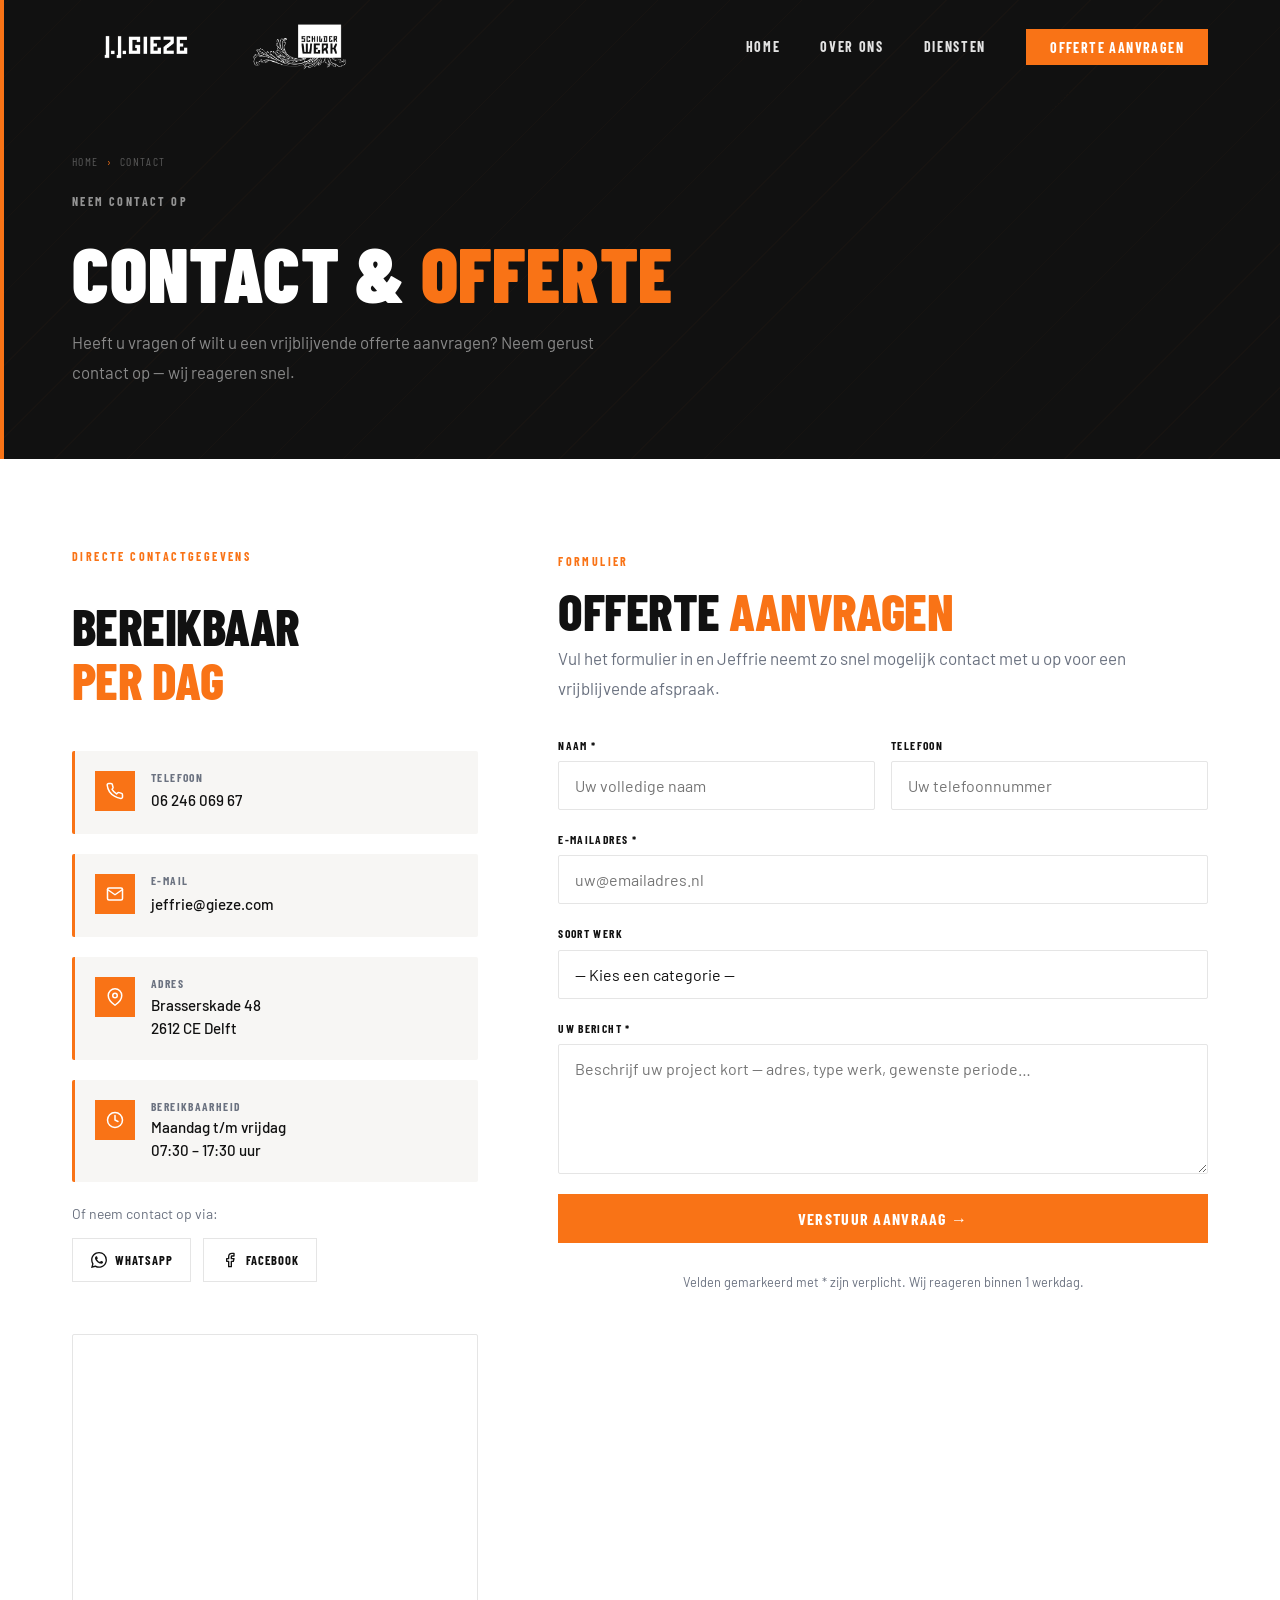
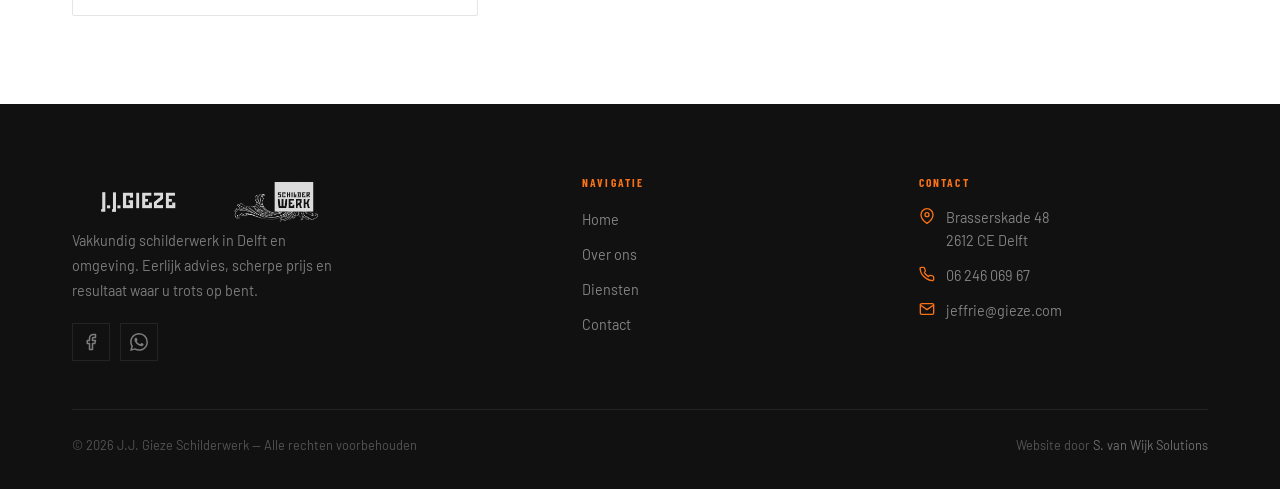
==== commit c91a2f83: "Add files via upload" ====
--- a/contact.html
+++ b/contact.html
@@ -4,13 +4,12 @@
   <meta charset="UTF-8">
   <meta name="viewport" content="width=device-width, initial-scale=1.0">
   <title>Contact &amp; Offerte aanvragen | J.J. Gieze Schilderwerk Delft</title>
-  <meta name="description" content="Neem contact op met J.J. Gieze Schilderwerk in Delft. Bel 06 2460 6967, stuur een e-mail of vraag direct een vrijblijvende offerte aan via het formulier.">
+  <meta name="description" content="Neem contact op met J.J. Gieze Schilderwerk in Delft. Bel 06 246 069 67, stuur een e-mail of vraag direct een vrijblijvende offerte aan via het formulier.">
   <meta name="robots" content="index, follow">
   <link rel="canonical" href="https://jjgiezeschilderwerk.nl/contact.html">
 
-  <!-- Open Graph -->
   <meta property="og:title" content="Contact &amp; Offerte aanvragen | J.J. Gieze Schilderwerk Delft">
-  <meta property="og:description" content="Neem contact op met J.J. Gieze Schilderwerk. Bel 06 2460 6967 of vraag een vrijblijvende offerte aan.">
+  <meta property="og:description" content="Neem contact op met J.J. Gieze Schilderwerk. Bel 06 246 069 67 of vraag een vrijblijvende offerte aan.">
   <meta property="og:image" content="https://jjgiezeschilderwerk.nl/assets/images/og-image.webp">
   <meta property="og:url" content="https://jjgiezeschilderwerk.nl/contact.html">
   <meta property="og:type" content="website">
@@ -21,11 +20,10 @@
 </head>
 <body>
 
-  <!-- ========== HEADER ========== -->
   <div id="header-placeholder"></div>
 
-  <!-- ========== PAGE HERO ========== -->
-  <section class="page-hero" aria-label="Contact pagina header">
+  <!-- PAGE HERO -->
+  <section class="page-hero" aria-label="Contact">
     <div class="page-hero-accent" aria-hidden="true"></div>
     <div class="container">
       <nav class="breadcrumb" aria-label="Kruimelpad">
@@ -39,7 +37,7 @@
     </div>
   </section>
 
-  <!-- ========== CONTACT SECTIE ========== -->
+  <!-- CONTACT SECTIE -->
   <section class="section" aria-labelledby="contact-heading">
     <div class="container">
       <div class="contact-grid">
@@ -56,7 +54,7 @@
             </div>
             <div>
               <h4>Telefoon</h4>
-              <a href="tel:+31624606967">06 2460 6967</a>
+              <a href="tel:+31624606967">06 246 069 67</a>
             </div>
           </div>
 
@@ -93,7 +91,7 @@
             </div>
           </div>
 
-          <!-- Social knoppen -->
+          <!-- Social knoppen: WhatsApp icoon correct -->
           <div>
             <p style="font-size:0.875rem;margin-bottom:0.75rem;color:var(--text-muted);">Of neem contact op via:</p>
             <div class="social-btns">
@@ -104,7 +102,10 @@
                 rel="noopener noreferrer"
                 aria-label="WhatsApp J.J. Gieze Schilderwerk"
               >
-                <svg width="16" height="16" viewBox="0 0 24 24" fill="none" stroke="currentColor" stroke-width="2" stroke-linecap="round" stroke-linejoin="round" aria-hidden="true"><path d="M21 11.5a8.38 8.38 0 0 1-.9 3.8 8.5 8.5 0 0 1-7.6 4.7 8.38 8.38 0 0 1-3.8-.9L3 21l1.9-5.7a8.38 8.38 0 0 1-.9-3.8 8.5 8.5 0 0 1 4.7-7.6 8.38 8.38 0 0 1 3.8-.9h.5a8.48 8.48 0 0 1 8 8v.5z"/></svg>
+                <!-- WhatsApp icoon (officieel logo SVG path) -->
+                <svg width="16" height="16" viewBox="0 0 24 24" fill="currentColor" aria-hidden="true">
+                  <path d="M17.472 14.382c-.297-.149-1.758-.867-2.03-.967-.273-.099-.471-.148-.67.15-.197.297-.767.966-.94 1.164-.173.199-.347.223-.644.075-.297-.15-1.255-.463-2.39-1.475-.883-.788-1.48-1.761-1.653-2.059-.173-.297-.018-.458.13-.606.134-.133.298-.347.446-.52.149-.174.198-.298.298-.497.099-.198.05-.371-.025-.52-.075-.149-.669-1.612-.916-2.207-.242-.579-.487-.5-.669-.51-.173-.008-.371-.01-.57-.01-.198 0-.52.074-.792.372-.272.297-1.04 1.016-1.04 2.479 0 1.462 1.065 2.875 1.213 3.074.149.198 2.096 3.2 5.077 4.487.709.306 1.262.489 1.694.625.712.227 1.36.195 1.871.118.571-.085 1.758-.719 2.006-1.413.248-.694.248-1.289.173-1.413-.074-.124-.272-.198-.57-.347m-5.421 7.403h-.004a9.87 9.87 0 0 1-5.031-1.378l-.361-.214-3.741.982.998-3.648-.235-.374a9.86 9.86 0 0 1-1.51-5.26c.001-5.45 4.436-9.884 9.888-9.884 2.64 0 5.122 1.03 6.988 2.898a9.825 9.825 0 0 1 2.893 6.994c-.003 5.45-4.437 9.884-9.885 9.884m8.413-18.297A11.815 11.815 0 0 0 12.05 0C5.495 0 .16 5.335.157 11.892c0 2.096.547 4.142 1.588 5.945L.057 24l6.305-1.654a11.882 11.882 0 0 0 5.683 1.448h.005c6.554 0 11.89-5.335 11.893-11.893a11.821 11.821 0 0 0-3.48-8.413z"/>
+                </svg>
                 WhatsApp
               </a>
               <a
@@ -133,7 +134,6 @@
               referrerpolicy="no-referrer-when-downgrade"
             ></iframe>
           </div>
-
         </div>
 
         <!-- Rechter kolom: formulier -->
@@ -200,6 +200,8 @@
                 <option value="Buitenschilderwerk">Buitenschilderwerk</option>
                 <option value="Binnenschilderwerk">Binnenschilderwerk</option>
                 <option value="Renovatie">Renovatieschilderwerk</option>
+                <option value="Trappenhuis">Trappenhuis / gemeenschappelijke ruimte</option>
+                <option value="Deuren en houtwerk">Deuren &amp; houtwerk</option>
                 <option value="Veranda / bijgebouwen">Veranda / bijgebouwen</option>
                 <option value="Anders">Anders / combinatie</option>
               </select>
@@ -229,9 +231,7 @@
     </div>
   </section>
 
-  <!-- ========== FOOTER ========== -->
   <div id="footer-placeholder"></div>
-
   <script src="js/script.js"></script>
 </body>
 </html>
--- a/style.css
+++ b/style.css
@@ -153,6 +153,7 @@
 .btn {
   display: inline-flex;
   align-items: center;
+  justify-content: center;
   gap: 0.5rem;
   padding: 0.9rem 2.2rem;
   font-family: var(--font-display);
@@ -229,7 +230,7 @@
   left: 0;
   right: 0;
   z-index: 1000;
-  padding: 1.4rem 0;
+  padding: 1.1rem 0;
   transition: background 0.3s ease, box-shadow 0.3s ease, padding 0.3s ease;
 }
 
@@ -239,7 +240,7 @@
   backdrop-filter: blur(12px);
   -webkit-backdrop-filter: blur(12px);
   box-shadow: 0 1px 0 var(--border);
-  padding: 0.9rem 0;
+  padding: 0.75rem 0;
 }
 
 .header-inner {
@@ -251,9 +252,9 @@
   padding: 0 2rem;
 }
 
-/* Logo */
+/* Logo — groter dan v1 */
 .logo img {
-  height: 44px;
+  height: 58px;
   width: auto;
   filter: brightness(0) invert(1);
   transition: filter 0.3s ease;
@@ -263,7 +264,7 @@
   filter: none;
 }
 
-/* Desktop nav links */
+/* Desktop nav */
 .nav-links {
   display: flex;
   align-items: center;
@@ -332,7 +333,7 @@
   color: #fff !important;
 }
 
-/* Hamburger knop */
+/* Hamburger */
 .hamburger {
   display: none;
   flex-direction: column;
@@ -367,7 +368,7 @@
   transform: rotate(-45deg) translate(5px, -5px);
 }
 
-/* Mobiele navigatie overlay */
+/* Mobiele nav */
 .mobile-nav {
   display: none;
   position: fixed;
@@ -433,11 +434,12 @@
   margin-bottom: 1.25rem;
 }
 
+/* Logo footer — groter dan v1 */
 .footer-brand .logo-footer img {
-  height: 36px;
+  height: 52px;
   width: auto;
   filter: brightness(0) invert(1);
-  opacity: 0.8;
+  opacity: 0.85;
 }
 
 .footer-brand p {
@@ -551,6 +553,15 @@
   position: absolute;
   inset: 0;
   background: linear-gradient(140deg, #0d0d0d 0%, #1c1c1c 55%, #111111 100%);
+}
+
+.hero-bg-img {
+  position: absolute;
+  inset: 0;
+  width: 100%;
+  height: 100%;
+  object-fit: cover;
+  opacity: 0.18;
 }
 
 .hero-pattern {
@@ -617,7 +628,7 @@
   align-items: center;
 }
 
-/* Hero portretfoto */
+/* Hero rechterkolom: busafbeelding */
 .hero-image {
   position: relative;
   display: flex;
@@ -627,43 +638,23 @@
 
 .hero-img-wrap {
   position: relative;
-  width: 280px;
-  height: 280px;
+  width: 100%;
+  border-radius: var(--radius-lg);
+  overflow: hidden;
 }
 
 .hero-img-wrap img {
   width: 100%;
-  height: 100%;
+  height: 280px;
   object-fit: cover;
-  border-radius: 50%;
   display: block;
-}
-
-.hero-img-ring {
-  position: absolute;
-  inset: -12px;
-  border-radius: 50%;
-  border: 2px solid rgba(249,115,22,0.35);
-  animation: pulse-ring 3s ease-in-out infinite;
-}
-
-.hero-img-ring-2 {
-  position: absolute;
-  inset: -24px;
-  border-radius: 50%;
-  border: 1px solid rgba(249,115,22,0.15);
-  animation: pulse-ring 3s ease-in-out infinite 0.6s;
-}
-
-@keyframes pulse-ring {
-  0%, 100% { transform: scale(1); opacity: 1; }
-  50%       { transform: scale(1.025); opacity: 0.6; }
+  border-radius: var(--radius-lg);
 }
 
 .hero-badge {
   position: absolute;
   bottom: -1.5rem;
-  left: -2.5rem;
+  left: -1.5rem;
   background: var(--accent);
   color: #fff;
   padding: 1rem 1.25rem;
@@ -811,12 +802,13 @@
 }
 
 .dienst-icon {
-  width: 64px;
-  height: 64px;
+  width: 56px;
+  height: 56px;
   border-radius: var(--radius-md);
   overflow: hidden;
   margin-bottom: 1.25rem;
   background: var(--bg-soft);
+  flex-shrink: 0;
 }
 
 .dienst-icon img {
@@ -867,7 +859,7 @@
 
 .over-img-main {
   width: 100%;
-  aspect-ratio: 1 / 1;
+  aspect-ratio: 4 / 3;
   object-fit: cover;
   border-radius: var(--radius-lg);
   display: block;
@@ -1197,11 +1189,13 @@
 
 /* ================================================================
    DIENSTEN PAGINA
+   — Foto kleiner (max 420px) zodat vaagheid minder opvalt.
+   — Op mobiel: altijd volgorde foto → titel → tekst → knop.
    ================================================================ */
 .dienst-block {
   display: grid;
-  grid-template-columns: 1fr 1fr;
-  gap: 5rem;
+  grid-template-columns: 380px 1fr;
+  gap: 4rem;
   align-items: center;
   padding: 4.5rem 0;
   border-bottom: 1px solid var(--border);
@@ -1211,13 +1205,26 @@
   border-bottom: none;
 }
 
+/* Afwisselende layout: even blokken gespiegeld */
+.dienst-block.reverse {
+  grid-template-columns: 1fr 380px;
+}
+
+.dienst-block.reverse .dienst-block-img {
+  order: 2;
+}
+
+.dienst-block.reverse .dienst-block-text {
+  order: 1;
+}
+
 .dienst-block-img {
   position: relative;
 }
 
 .dienst-block-img img {
   width: 100%;
-  aspect-ratio: 1 / 1;
+  aspect-ratio: 4 / 3;
   object-fit: cover;
   border-radius: var(--radius-lg);
   display: block;
@@ -1225,8 +1232,8 @@
 
 .dienst-tag {
   position: absolute;
-  top: 1.25rem;
-  left: 1.25rem;
+  top: 1rem;
+  left: 1rem;
   background: var(--accent);
   color: #fff;
   padding: 0.3rem 0.85rem;
@@ -1240,7 +1247,7 @@
 
 .dienst-block-text h2 {
   margin-bottom: 0.4rem;
-  font-size: clamp(1.8rem, 3vw, 2.6rem);
+  font-size: clamp(1.8rem, 3vw, 2.4rem);
 }
 
 .dienst-block-text .divider {
@@ -1271,102 +1278,44 @@
   flex-shrink: 0;
 }
 
-/* ================================================================
-   PROJECTEN PAGINA
-   ================================================================ */
-.projecten-intro {
-  text-align: center;
-  max-width: 600px;
-  margin: 0 auto 3rem;
-}
-
-.projecten-grid {
+/* Voor/na foto's trappenhuis naast elkaar */
+.voor-na-grid {
   display: grid;
-  grid-template-columns: repeat(2, 1fr);
-  gap: 2rem;
-}
-
-.project-card {
+  grid-template-columns: 1fr 1fr;
+  gap: 1rem;
+  margin-top: 2.5rem;
+}
+
+.voor-na-item {
   position: relative;
+  border-radius: var(--radius-md);
   overflow: hidden;
-  border-radius: var(--radius-md);
-  aspect-ratio: 4 / 3;
-  cursor: pointer;
-  background: var(--bg-soft);
-}
-
-.project-card img {
+}
+
+.voor-na-item img {
   width: 100%;
-  height: 100%;
+  aspect-ratio: 3 / 4;
   object-fit: cover;
-  transition: transform 0.4s ease;
   display: block;
 }
 
-.project-card:hover img {
-  transform: scale(1.04);
-}
-
-.project-overlay {
+.voor-na-label {
   position: absolute;
-  inset: 0;
-  background: linear-gradient(to top, rgba(0,0,0,0.72) 0%, rgba(0,0,0,0.1) 55%, transparent 100%);
-  display: flex;
-  align-items: flex-end;
-  padding: 1.75rem;
-}
-
-.project-info h3 {
+  bottom: 0.75rem;
+  left: 0.75rem;
+  background: rgba(0,0,0,0.7);
   color: #fff;
-  font-size: 1.3rem;
-  margin-bottom: 0.2rem;
-}
-
-.project-info p {
-  color: rgba(255,255,255,0.6);
-  font-size: 0.875rem;
-}
-
-.project-placeholder {
-  width: 100%;
-  height: 100%;
-  display: flex;
-  align-items: center;
-  justify-content: center;
-  background: linear-gradient(135deg, var(--bg-dark-soft), var(--bg-dark));
-  flex-direction: column;
-  gap: 0.75rem;
-}
-
-.project-placeholder svg {
-  opacity: 0.2;
-  color: #fff;
-}
-
-.project-placeholder p {
-  color: rgba(255,255,255,0.3);
-  font-size: 0.85rem;
-  text-align: center;
-}
-
-/* Facebook CTA blok */
-.facebook-cta {
-  text-align: center;
-  padding: 3rem;
-  background: var(--bg-soft);
-  border-radius: var(--radius-md);
-  margin-top: 3rem;
-  border: 1px solid var(--border);
-}
-
-.facebook-cta h3 {
-  margin-bottom: 0.5rem;
-  font-size: 1.4rem;
-}
-
-.facebook-cta p {
-  margin-bottom: 1.5rem;
-  font-size: 0.95rem;
+  font-family: var(--font-display);
+  font-size: 0.75rem;
+  font-weight: 700;
+  letter-spacing: 0.12em;
+  text-transform: uppercase;
+  padding: 0.3rem 0.75rem;
+  border-radius: var(--radius-sm);
+}
+
+.voor-na-label.na {
+  background: var(--accent);
 }
 
 /* ================================================================
@@ -1557,7 +1506,6 @@
   transform: translateY(0);
 }
 
-/* Staggered kinderen */
 .fade-up:nth-child(2) { transition-delay: 0.08s; }
 .fade-up:nth-child(3) { transition-delay: 0.16s; }
 .fade-up:nth-child(4) { transition-delay: 0.24s; }
@@ -1565,21 +1513,28 @@
 .fade-up:nth-child(6) { transition-delay: 0.40s; }
 
 /* ================================================================
-   RESPONSIVE — BREAKPOINTS
-   ================================================================ */
-
-/* 1200px: 4-koloms grid → 2 kolommen */
+   RESPONSIVE — 1200px
+   ================================================================ */
 @media (max-width: 1200px) {
   .diensten-grid {
     grid-template-columns: repeat(2, 1fr);
   }
-}
-
-/* 768px: mobiel */
+
+  .dienst-block {
+    grid-template-columns: 320px 1fr;
+    gap: 3rem;
+  }
+
+  .dienst-block.reverse {
+    grid-template-columns: 1fr 320px;
+  }
+}
+
+/* ================================================================
+   RESPONSIVE — 768px (mobiel)
+   DIENSTEN: altijd volgorde foto → titel → tekst → knop
+   ================================================================ */
 @media (max-width: 768px) {
-  :root {
-    --max-w: 100%;
-  }
 
   /* Header */
   .nav-links {
@@ -1601,7 +1556,7 @@
     display: none;
   }
 
-  /* Grids */
+  /* Homepage grids */
   .diensten-grid {
     grid-template-columns: 1fr;
   }
@@ -1616,6 +1571,40 @@
     right: 0;
   }
 
+  /* ——— DIENSTEN PAGINA MOBIEL ———
+     Alle blokken: foto bovenaan, dan tekst.
+     Geen reverse meer — altijd zelfde volgorde.
+  */
+  .dienst-block,
+  .dienst-block.reverse {
+    grid-template-columns: 1fr;
+    gap: 1.75rem;
+    padding: 3rem 0;
+  }
+
+  /* Forceer volgorde: img altijd eerst (order 1), tekst altijd tweede (order 2) */
+  .dienst-block .dienst-block-img,
+  .dienst-block.reverse .dienst-block-img {
+    order: 1 !important;
+    width: 100%;
+  }
+
+  .dienst-block .dienst-block-text,
+  .dienst-block.reverse .dienst-block-text {
+    order: 2 !important;
+  }
+
+  /* Foto iets minder hoog op mobiel */
+  .dienst-block-img img {
+    aspect-ratio: 16 / 9;
+  }
+
+  /* Voor/na grid op mobiel naast elkaar laten (klein scherm) */
+  .voor-na-grid {
+    grid-template-columns: 1fr 1fr;
+    gap: 0.75rem;
+  }
+
   /* Over ons pagina */
   .bio-grid {
     grid-template-columns: 1fr;
@@ -1626,17 +1615,6 @@
   }
 
   .werkwijze-grid {
-    grid-template-columns: 1fr;
-  }
-
-  /* Diensten pagina */
-  .dienst-block {
-    grid-template-columns: 1fr;
-    gap: 2rem;
-  }
-
-  /* Projecten pagina */
-  .projecten-grid {
     grid-template-columns: 1fr;
   }
 
@@ -1675,7 +1653,9 @@
   }
 }
 
-/* 480px: kleine telefoons */
+/* ================================================================
+   RESPONSIVE — 480px (kleine telefoons)
+   ================================================================ */
 @media (max-width: 480px) {
   .container {
     padding: 0 1.25rem;
@@ -1716,4 +1696,9 @@
   .social-btn {
     justify-content: center;
   }
+
+  /* Voor/na op kleine telefoon onder elkaar */
+  .voor-na-grid {
+    grid-template-columns: 1fr;
+  }
 }
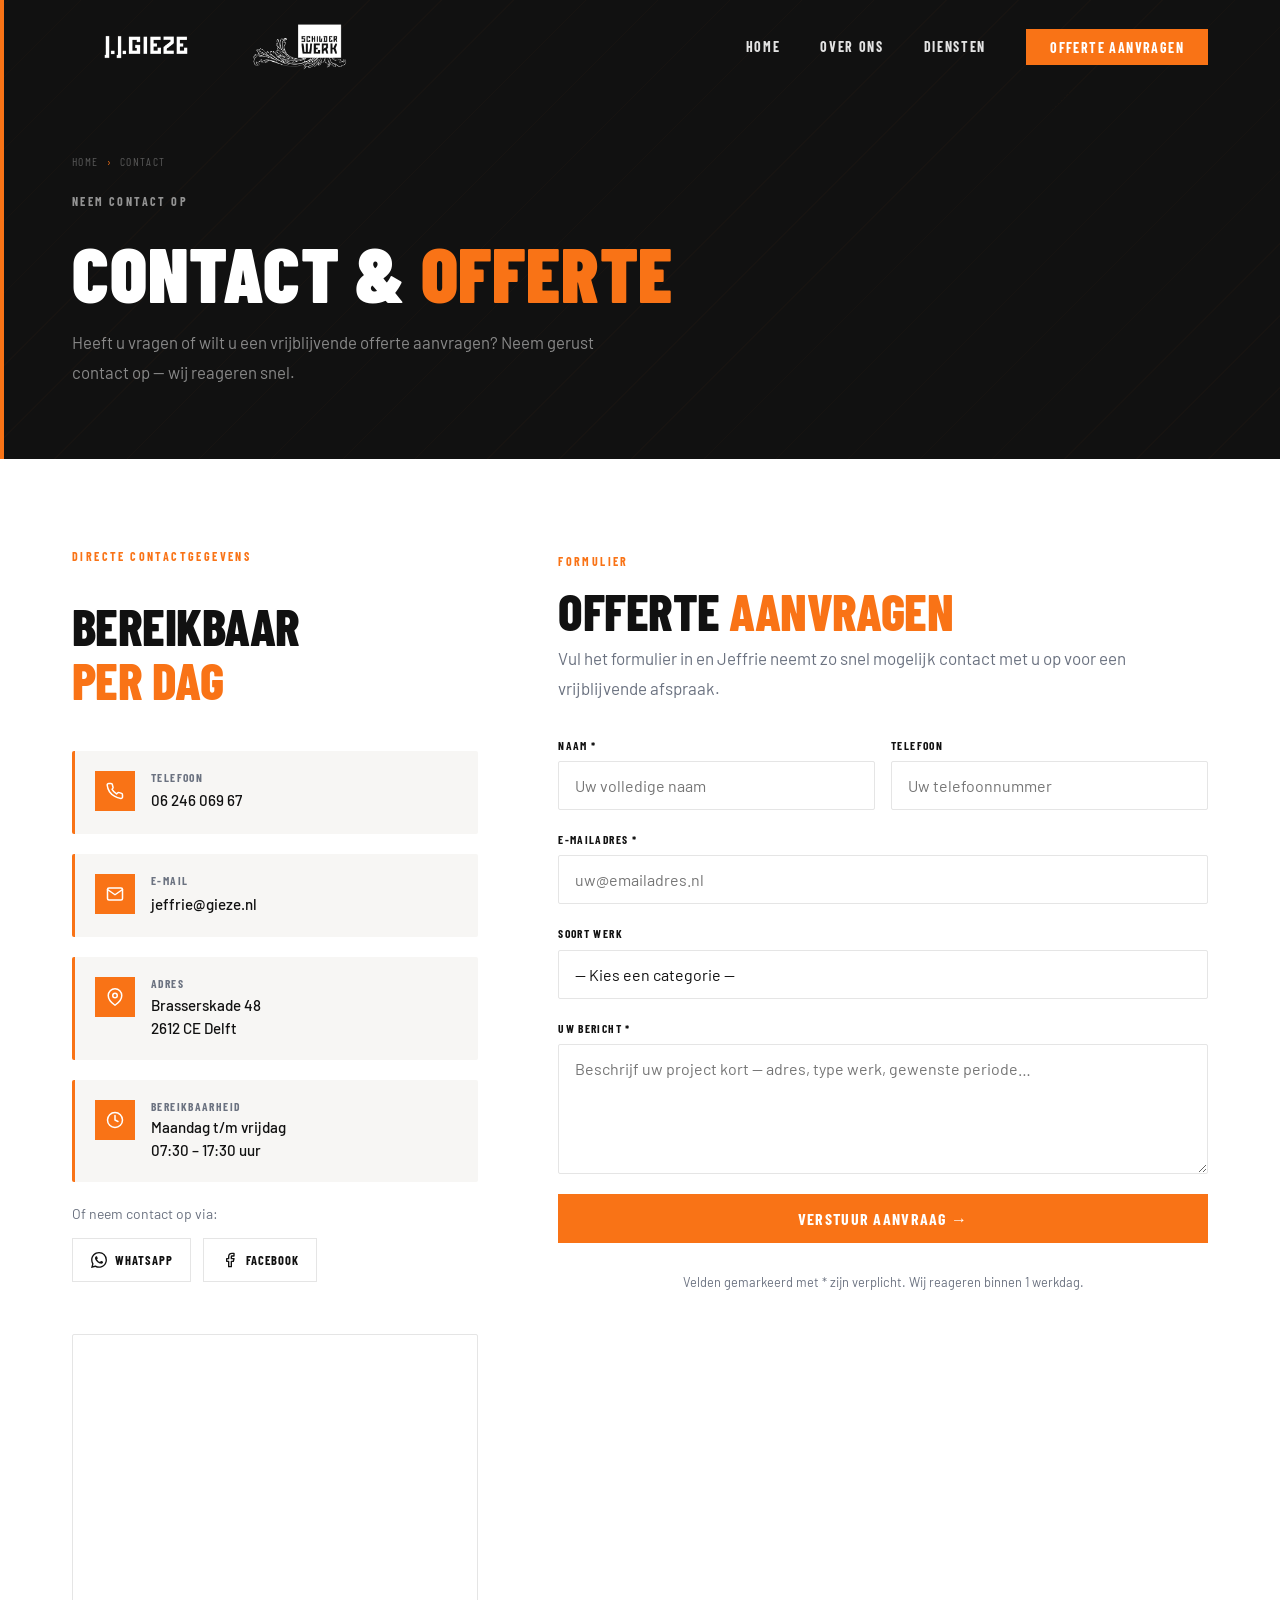
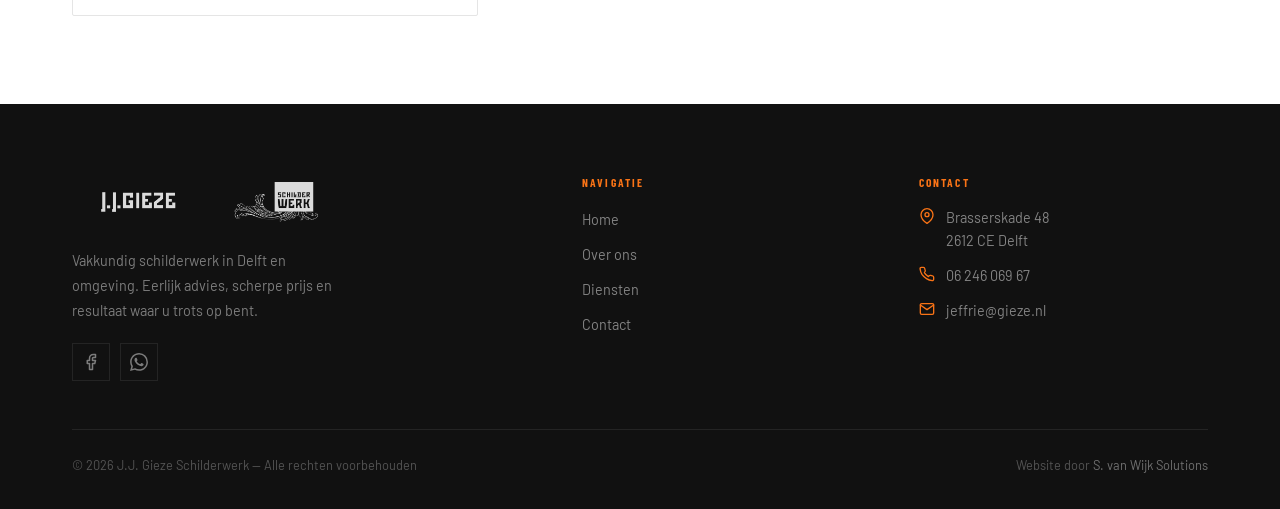
==== commit 4917bb48: "Add files via upload" ====
--- a/contact.html
+++ b/contact.html
@@ -65,7 +65,7 @@
             </div>
             <div>
               <h4>E-mail</h4>
-              <a href="mailto:jeffrie@gieze.com">jeffrie@gieze.com</a>
+              <a href="mailto:jeffrie@gieze.nl">jeffrie@gieze.nl</a>
             </div>
           </div>
 
--- a/style.css
+++ b/style.css
@@ -432,6 +432,8 @@
 
 .footer-brand .logo-footer {
   margin-bottom: 1.25rem;
+  display: block;    /* zodat het een block-element is */
+  margin-left: 0;    /* expliciet links uitlijnen */
 }
 
 /* Logo footer — groter dan v1 */
@@ -440,6 +442,7 @@
   width: auto;
   filter: brightness(0) invert(1);
   opacity: 0.85;
+  display: block;    /* geen inline-whitespace problemen */
 }
 
 .footer-brand p {
